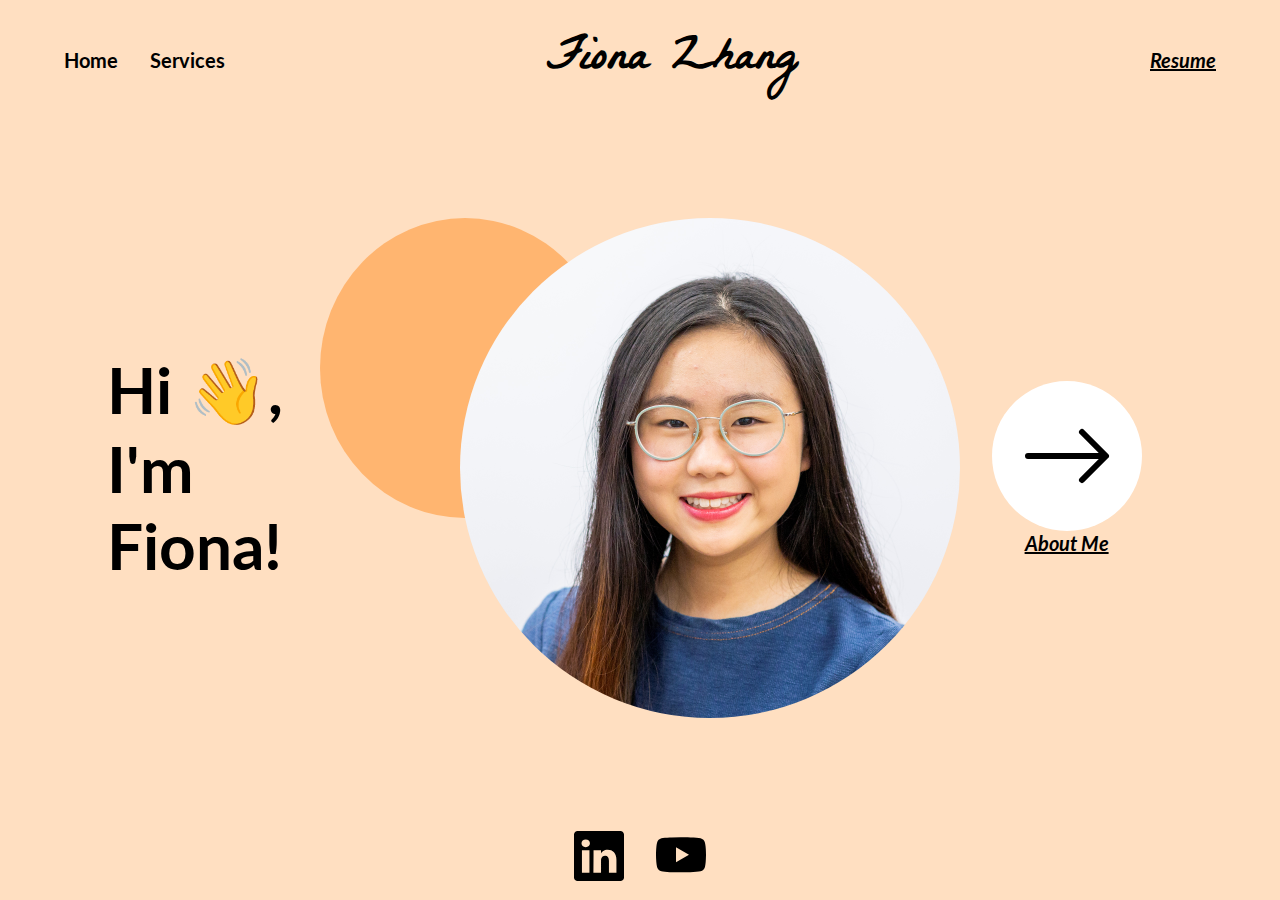
==== about.html @ 858b180e "Added about page" ====
<!DOCTYPE html>
    <head>
        <title>Fiona Zhang</title>
        <!-- <meta name="viewport" content="width=device-width, initial-scale=1.0"> -->
        <link rel="stylesheet" href="css/shared.css"></link>
        <link rel="preconnect" href="https://fonts.googleapis.com">
        <link rel="preconnect" href="https://fonts.gstatic.com" crossorigin>
        <link href="https://fonts.googleapis.com/css2?family=La+Belle+Aurore&family=Lato:ital,wght@0,400;0,700;0,900;1,400;1,700;1,900&display=swap" rel="stylesheet">
    </head>
    <body>
        <div class="container">

            <div class="header">
                <ul class="nav_bar nav_bar_left">
                    <li class="nav_link_left nav_link">
                        <a href="index.html">Home</a>
                    </li>
                    <li class="nav_link_left nav_link">
                        <a href="#">Services</a>
                    </li>
                </ul>

                <a href="index.html" id="nav_logo"><span>Fiona Zhang</span></a>
                <ul>
                    <li class="nav_bar nav_bar_right">
                        <a href="#" class="nav_link_prom nav_link_right nav_link">Resume</a>
                    </li>
                </ul>

                <div class="hamburger">
                    <span class="bar"></span>
                    <span class="bar"></span>
                    <span class="bar"></span>
                </div>
            </div>


            <div class="main_content">
                <div class="col-1">

                </div>

                <div class="col-2">                       
                    <h1 id="main_text">Hi 👋, <br>I'm <br>Fiona!</h1>
                </div>
                

                <div class="col-6 portrait_highlight">
                    <div class="circle highlight_circle" ></div>
                    <img src="media/Professional_Portrait_Fiona.jpg" class="circle portrait"></img>
                </div>
                
                <div class="col-2">
                    <a href="#">
                        <div class="about_me">
                            <div class="circle arrow_circle">
                                <img src="media/arrow-right.svg" class="arrow"></img>
                            </div>
                            <a href="#" class="nav_link_prom nav_link">About Me</a>
                        </div>
                    </a>
                    
                </div>

                <div class="col-1">

                </div>

                
            </div>

            <div class="socials_nav_bar">
                <a href="https://www.linkedin.com/in/fionayxzhang/" target="_blank"><img src="media/linkedin.svg" class="socials"></img></a>
                <a href="https://www.youtube.com/channel/UCcE5gtZ2_ksaqj0AqnD7_0A" target="_blank"><img src="media/youtube.svg" class="socials"></img></a>
            </div>


        </div>
    </body>
</html>
---- css/shared.css ----
* {
  margin: 0;
  padding: 0;
  -webkit-box-sizing: border-box;
          box-sizing: border-box;
}

body {
  margin: 0;
  font-family: "Lato", sans-serif;
  color: black;
}

a {
  text-decoration: none;
  color: black;
  font-weight: bold;
}

li {
  list-style: none;
}

.container {
  background-color: #FFDFC1;
  height: 100vh;
  width: 100%;
  display: -webkit-box;
  display: -ms-flexbox;
  display: flex;
  -webkit-box-orient: vertical;
  -webkit-box-direction: normal;
      -ms-flex-direction: column;
          flex-direction: column;
  -webkit-box-pack: justify;
      -ms-flex-pack: justify;
          justify-content: space-between;
}

.header {
  display: -webkit-box;
  display: -ms-flexbox;
  display: flex;
  -webkit-box-pack: justify;
      -ms-flex-pack: justify;
          justify-content: space-between;
  -webkit-box-align: center;
      -ms-flex-align: center;
          align-items: center;
}

.nav_bar {
  display: -webkit-box;
  display: -ms-flexbox;
  display: flex;
  -webkit-box-pack: justify;
      -ms-flex-pack: justify;
          justify-content: space-between;
  -webkit-box-align: center;
      -ms-flex-align: center;
          align-items: center;
  padding: 3em 4em;
}

.nav_link {
  font-size: 20px;
}

.nav_link_prom {
  text-decoration: underline;
  font-style: italic;
}

.nav_link_left {
  margin-right: 2rem;
}

.nav_link_right {
  margin-left: 4rem;
}

.socials_nav_bar {
  display: -webkit-box;
  display: -ms-flexbox;
  display: flex;
  -webkit-box-pack: center;
      -ms-flex-pack: center;
          justify-content: center;
  -webkit-box-align: center;
      -ms-flex-align: center;
          align-items: center;
}

.socials {
  width: 50px;
  margin: 1rem;
}

.main_content {
  display: -webkit-box;
  display: -ms-flexbox;
  display: flex;
  -webkit-box-pack: center;
      -ms-flex-pack: center;
          justify-content: center;
  -webkit-box-align: center;
      -ms-flex-align: center;
          align-items: center;
}

.circle {
  border-radius: 100%;
}

.portrait_highlight {
  display: -webkit-box;
  display: -ms-flexbox;
  display: flex;
  -webkit-box-pack: center;
      -ms-flex-pack: center;
          justify-content: center;
  -webkit-box-align: start;
      -ms-flex-align: start;
          align-items: flex-start;
}

.portrait {
  width: 500px;
  margin-left: -150px;
}

.highlight_circle {
  height: 300px;
  width: 300px;
  background: #FFB570;
  top: 0px;
}

.about_me {
  display: -webkit-box;
  display: -ms-flexbox;
  display: flex;
  -webkit-box-orient: vertical;
  -webkit-box-direction: normal;
      -ms-flex-direction: column;
          flex-direction: column;
  -webkit-box-align: center;
      -ms-flex-align: center;
          align-items: center;
}

.arrow_circle {
  background: white;
  height: 150px;
  width: 150px;
  display: -webkit-box;
  display: -ms-flexbox;
  display: flex;
  -webkit-box-align: center;
      -ms-flex-align: center;
          align-items: center;
  -webkit-box-pack: center;
      -ms-flex-pack: center;
          justify-content: center;
}

.arrow {
  width: 6rem;
}

.hamburger {
  display: none;
}

.bar {
  display: block;
  width: 25px;
  height: 3px;
  margin: 5px auto;
  -webkit-transition: all 0.3s ease-in-out;
  transition: all 0.3s ease-in-out;
  background-color: #101010;
}

#nav_logo {
  font-family: "La Belle Aurore", cursive;
  font-size: 48px;
}

#main_text {
  font-size: 64px;
}

/* Grid View CSS */
.col-1 {
  width: 8.33%;
}

.col-2 {
  width: 16.66%;
}

.col-3 {
  width: 25%;
}

.col-4 {
  width: 33.33%;
}

.col-5 {
  width: 41.66%;
}

.col-6 {
  width: 50%;
}

.col-7 {
  width: 58.33%;
}

.col-8 {
  width: 66.66%;
}

.col-9 {
  width: 75%;
}

.col-10 {
  width: 83.33%;
}

.col-11 {
  width: 91.66%;
}

.col-12 {
  width: 100%;
}
/*# sourceMappingURL=shared.css.map */
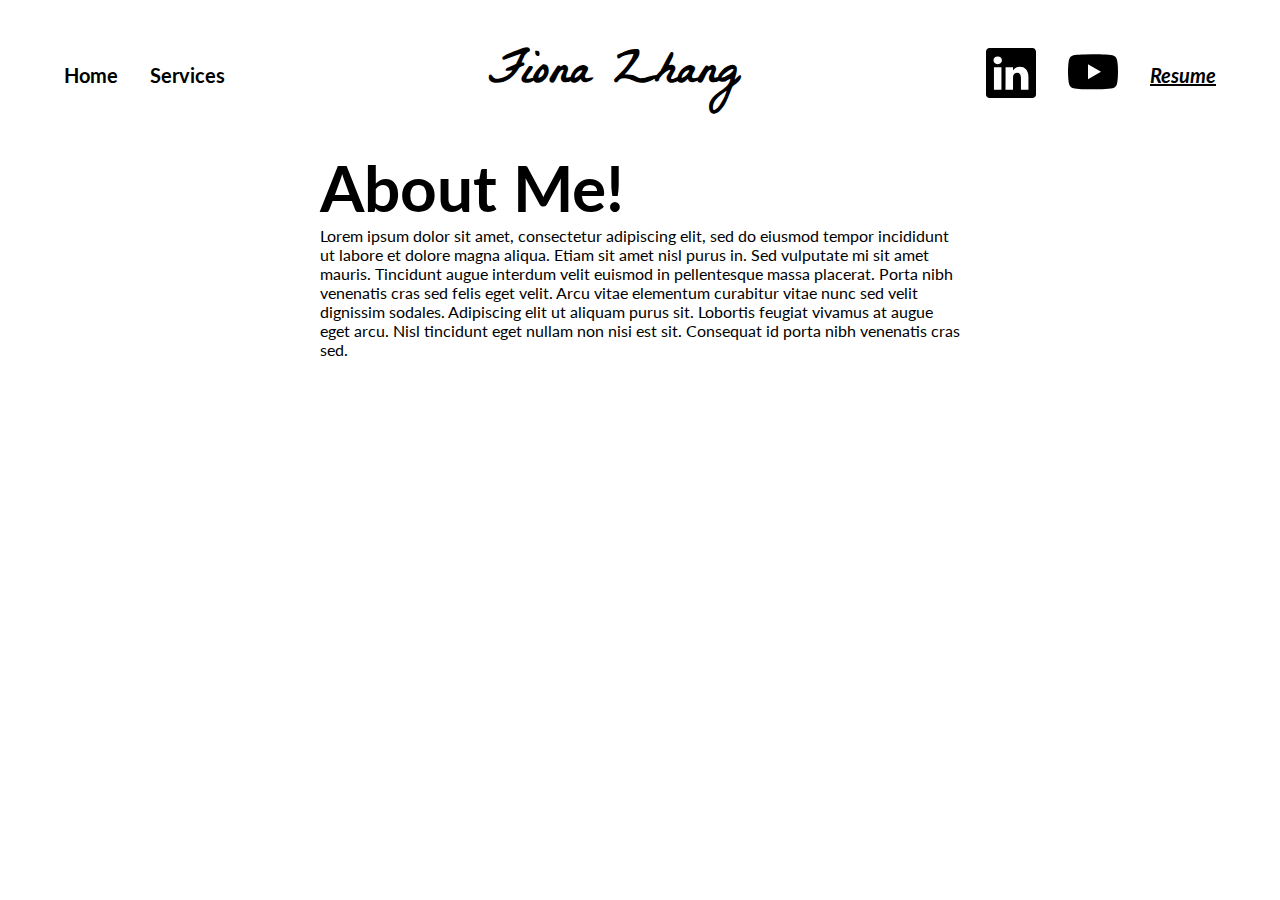
==== commit 81021da9: "Added template html and css to about.html" ====
--- a/about.html
+++ b/about.html
@@ -3,12 +3,14 @@
         <title>Fiona Zhang</title>
         <!-- <meta name="viewport" content="width=device-width, initial-scale=1.0"> -->
         <link rel="stylesheet" href="css/shared.css"></link>
+        <link rel="stylesheet" href="css/about.css"></head>
         <link rel="preconnect" href="https://fonts.googleapis.com">
         <link rel="preconnect" href="https://fonts.gstatic.com" crossorigin>
         <link href="https://fonts.googleapis.com/css2?family=La+Belle+Aurore&family=Lato:ital,wght@0,400;0,700;0,900;1,400;1,700;1,900&display=swap" rel="stylesheet">
+        
     </head>
     <body>
-        <div class="container">
+        <div class="container_about">
 
             <div class="header">
                 <ul class="nav_bar nav_bar_left">
@@ -21,8 +23,12 @@
                 </ul>
 
                 <a href="index.html" id="nav_logo"><span>Fiona Zhang</span></a>
-                <ul>
+                <ul class="nav_bar_right_socials">
                     <li class="nav_bar nav_bar_right">
+                        <div class="socials_nav_bar">
+                            <a href="https://www.linkedin.com/in/fionayxzhang/" target="_blank"><img src="media/linkedin.svg" class="socials"></img></a>
+                            <a href="https://www.youtube.com/channel/UCcE5gtZ2_ksaqj0AqnD7_0A" target="_blank"><img src="media/youtube.svg" class="socials"></img></a>
+                        </div>
                         <a href="#" class="nav_link_prom nav_link_right nav_link">Resume</a>
                     </li>
                 </ul>
@@ -36,43 +42,12 @@
 
 
             <div class="main_content">
-                <div class="col-1">
-
+                <div class="col-6">
+                    <h1 class="heading_text">About Me!</h1>
+                    <p>Lorem ipsum dolor sit amet, consectetur adipiscing elit, sed do eiusmod tempor incididunt ut labore et dolore magna aliqua. Etiam sit amet nisl purus in. Sed vulputate mi sit amet mauris. Tincidunt augue interdum velit euismod in pellentesque massa placerat. Porta nibh venenatis cras sed felis eget velit. Arcu vitae elementum curabitur vitae nunc sed velit dignissim sodales. Adipiscing elit ut aliquam purus sit. Lobortis feugiat vivamus at augue eget arcu. Nisl tincidunt eget nullam non nisi est sit. Consequat id porta nibh venenatis cras sed.</p>
                 </div>
-
-                <div class="col-2">                       
-                    <h1 id="main_text">Hi 👋, <br>I'm <br>Fiona!</h1>
-                </div>
-                
-
-                <div class="col-6 portrait_highlight">
-                    <div class="circle highlight_circle" ></div>
-                    <img src="media/Professional_Portrait_Fiona.jpg" class="circle portrait"></img>
-                </div>
-                
-                <div class="col-2">
-                    <a href="#">
-                        <div class="about_me">
-                            <div class="circle arrow_circle">
-                                <img src="media/arrow-right.svg" class="arrow"></img>
-                            </div>
-                            <a href="#" class="nav_link_prom nav_link">About Me</a>
-                        </div>
-                    </a>
-                    
-                </div>
-
-                <div class="col-1">
-
-                </div>
-
-                
             </div>
 
-            <div class="socials_nav_bar">
-                <a href="https://www.linkedin.com/in/fionayxzhang/" target="_blank"><img src="media/linkedin.svg" class="socials"></img></a>
-                <a href="https://www.youtube.com/channel/UCcE5gtZ2_ksaqj0AqnD7_0A" target="_blank"><img src="media/youtube.svg" class="socials"></img></a>
-            </div>
 
 
         </div>
--- a/css/shared.css
+++ b/css/shared.css
@@ -59,7 +59,7 @@
   -webkit-box-align: center;
       -ms-flex-align: center;
           align-items: center;
-  padding: 3em 4em;
+  padding: 2em 4em;
 }
 
 .nav_link {
@@ -76,7 +76,7 @@
 }
 
 .nav_link_right {
-  margin-left: 4rem;
+  margin-left: 1rem;
 }
 
 .socials_nav_bar {
@@ -94,6 +94,18 @@
 .socials {
   width: 50px;
   margin: 1rem;
+}
+
+.footer {
+  display: -webkit-box;
+  display: -ms-flexbox;
+  display: flex;
+  -webkit-box-pack: center;
+      -ms-flex-pack: center;
+          justify-content: center;
+  -webkit-box-align: center;
+      -ms-flex-align: center;
+          align-items: center;
 }
 
 .main_content {
@@ -162,10 +174,21 @@
   -webkit-box-pack: center;
       -ms-flex-pack: center;
           justify-content: center;
+  -webkit-transition: 250ms;
+  transition: 250ms;
+}
+
+.arrow_circle:hover {
+  -webkit-transform: translateY(-10px);
+          transform: translateY(-10px);
 }
 
 .arrow {
   width: 6rem;
+}
+
+.heading_text {
+  font-size: 64px;
 }
 
 .hamburger {
@@ -187,10 +210,6 @@
   font-size: 48px;
 }
 
-#main_text {
-  font-size: 64px;
-}
-
 /* Grid View CSS */
 .col-1 {
   width: 8.33%;
--- a/css/about.css
+++ b/css/about.css
@@ -0,0 +1,6 @@
+.container {
+  background-color: #FFDFC1;
+  height: auto;
+  width: 100%;
+}
+/*# sourceMappingURL=about.css.map */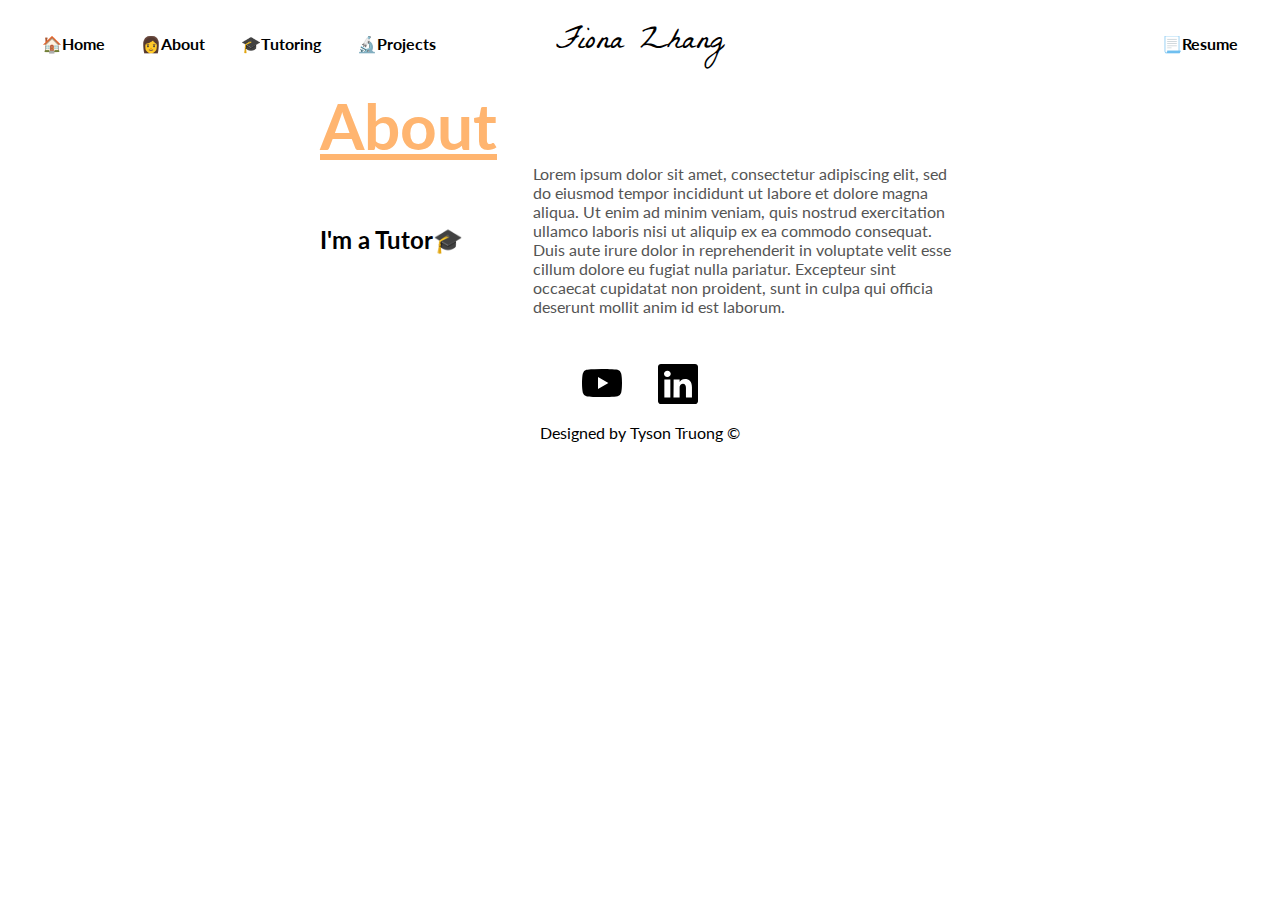
==== commit 2d6b73a5: "Added new pages, separated shared.css into page specific css and universal formatting, wrote base ht" ====
--- a/about.html
+++ b/about.html
@@ -1,55 +1,83 @@
 <!DOCTYPE html>
     <head>
         <title>Fiona Zhang</title>
-        <!-- <meta name="viewport" content="width=device-width, initial-scale=1.0"> -->
-        <link rel="stylesheet" href="css/shared.css"></link>
-        <link rel="stylesheet" href="css/about.css"></head>
+        <meta charset="UTF-8"></meta>
+        <meta name="viewport" content="width=device-width, initial-scale=1.0">
+        <link rel="stylesheet" href="css/shared.css">
+        <link rel="stylesheet" href="css/about.css">
         <link rel="preconnect" href="https://fonts.googleapis.com">
         <link rel="preconnect" href="https://fonts.gstatic.com" crossorigin>
         <link href="https://fonts.googleapis.com/css2?family=La+Belle+Aurore&family=Lato:ital,wght@0,400;0,700;0,900;1,400;1,700;1,900&display=swap" rel="stylesheet">
-        
     </head>
     <body>
-        <div class="container_about">
-
-            <div class="header">
-                <ul class="nav_bar nav_bar_left">
-                    <li class="nav_link_left nav_link">
-                        <a href="index.html">Home</a>
-                    </li>
-                    <li class="nav_link_left nav_link">
-                        <a href="#">Services</a>
-                    </li>
-                </ul>
+        <div class="container">
+            <div class="header col-12">
+                <!-- On mobile, nav-right and nav-left will have display: none with flex-start. ON desktop, will have display:inline with space-between -->
+                <div class="nav-left"> 
+                    <a href="#"><span class="emoji">🏠</span><span class="nav-link">Home</span></a>
+                    <a href="#"><span class="emoji">👩</span><span class="nav-link">About</span></a>
+                    <a href="#"><span class="emoji">🎓</span><span class="nav-link">Tutoring</span></a>
+                    <a href="#"><span class="emoji">🔬</span><span class="nav-link">Projects</span></a>
+                </div>
+                
+                <div class="hamburger" onclick="toggleMenu()">
+                    <img src="media/list.svg" class="menu-button"></img>
+                </div>
 
                 <a href="index.html" id="nav_logo"><span>Fiona Zhang</span></a>
-                <ul class="nav_bar_right_socials">
-                    <li class="nav_bar nav_bar_right">
-                        <div class="socials_nav_bar">
-                            <a href="https://www.linkedin.com/in/fionayxzhang/" target="_blank"><img src="media/linkedin.svg" class="socials"></img></a>
-                            <a href="https://www.youtube.com/channel/UCcE5gtZ2_ksaqj0AqnD7_0A" target="_blank"><img src="media/youtube.svg" class="socials"></img></a>
-                        </div>
-                        <a href="#" class="nav_link_prom nav_link_right nav_link">Resume</a>
-                    </li>
-                </ul>
 
-                <div class="hamburger">
-                    <span class="bar"></span>
-                    <span class="bar"></span>
-                    <span class="bar"></span>
+                <div class="nav-right">
+                    <a href="#"><span class="emoji">📃</span><span class="nav-link">Resume</span></a>
                 </div>
             </div>
 
 
-            <div class="main_content">
-                <div class="col-6">
-                    <h1 class="heading_text">About Me!</h1>
-                    <p>Lorem ipsum dolor sit amet, consectetur adipiscing elit, sed do eiusmod tempor incididunt ut labore et dolore magna aliqua. Etiam sit amet nisl purus in. Sed vulputate mi sit amet mauris. Tincidunt augue interdum velit euismod in pellentesque massa placerat. Porta nibh venenatis cras sed felis eget velit. Arcu vitae elementum curabitur vitae nunc sed velit dignissim sodales. Adipiscing elit ut aliquam purus sit. Lobortis feugiat vivamus at augue eget arcu. Nisl tincidunt eget nullam non nisi est sit. Consequat id porta nibh venenatis cras sed.</p>
+            <div class="content">
+                <div class="heading-container col-12">
+                    <h1><span style="text-decoration-line:underline;">About</span></h1>
                 </div>
+                <div class="role-container col-4">
+                    <h2>
+                        I'm a <span class="role">Tutor<span class="emoji">🎓</span></span>
+                    </h2>
+
+                </div>
+                <div class="about-text-container col-8">
+                    <p>
+                        Lorem ipsum dolor sit amet, consectetur adipiscing elit, sed do eiusmod tempor incididunt ut labore et dolore magna aliqua. Ut enim ad minim veniam, quis nostrud exercitation ullamco laboris nisi ut aliquip ex ea commodo consequat. Duis aute irure dolor in reprehenderit in voluptate velit esse cillum dolore eu fugiat nulla pariatur. Excepteur sint occaecat cupidatat non proident, sunt in culpa qui officia deserunt mollit anim id est laborum.
+                    </p>
+                </div>
+                
+            </div>
+
+            <div class="footer col-12" >
+                <ul class="footer-socials">                    
+                    <a href="https://www.youtube.com/channel/UCcE5gtZ2_ksaqj0AqnD7_0A" target="_blank"><img src="media/youtube.svg" class="socials"></img></a>
+                    <a href="https://www.linkedin.com/in/fionayxzhang/" target="_blank"><img src="media/linkedin.svg" class="socials"></img></a>
+                </ul>
+                <span>Designed by Tyson Truong ©</span>
             </div>
 
 
+        </div>
 
+        <div class="menu fade-in">
+            <div class="header">
+                <div class="cross" onclick="toggleMenu()">
+                    <img src="media/x.svg" class="menu-button"></img>
+                </div>
+            </div>
+            <div class="col-12 menu-list-container">
+                <ul class="menu-list">
+                    <li><a href="index.html" onclick="toggleMenu()"><span class="emoji">🏠</span><span class="nav-link">Home</span></a></li>
+                    <li><a href="about.html"><span class="emoji">👩</span><span class="nav-link">About</span></a></li>
+                    <li><a href="tutor.html"><span class="emoji">🎓</span><span class="nav-link">Tutoring</span></a></li>
+                    <li><a href="projects.html"><span class="emoji">🔬</span><span class="nav-link">Projects</span></a></li>
+                </ul>
+            </div>
+            
         </div>
+
+    <script src="js/menu.js"></script>
     </body>
 </html>--- a/css/shared.css
+++ b/css/shared.css
@@ -1,3 +1,4 @@
+/*Full page CSS*/
 * {
   margin: 0;
   padding: 0;
@@ -23,8 +24,37 @@
 
 .container {
   background-color: #FFDFC1;
-  height: 100vh;
+  /* Set up proportionate scaling */
   width: 100%;
+  height: 100%;
+  /* Set up positioning */
+  position: fixed;
+  top: 0;
+  left: 0;
+  overflow-y: scroll;
+  overflow-x: hidden;
+}
+
+/* General */
+.emoji {
+  font-weight: normal;
+}
+
+/*Menu*/
+.menu {
+  display: none;
+  position: fixed;
+  background-color: white;
+  width: 100%;
+  height: 100%;
+  top: 0rem;
+}
+
+.menu a:hover {
+  text-decoration: underline;
+}
+
+.menu.active {
   display: -webkit-box;
   display: -ms-flexbox;
   display: flex;
@@ -32,123 +62,13 @@
   -webkit-box-direction: normal;
       -ms-flex-direction: column;
           flex-direction: column;
-  -webkit-box-pack: justify;
-      -ms-flex-pack: justify;
-          justify-content: space-between;
-}
-
-.header {
-  display: -webkit-box;
-  display: -ms-flexbox;
-  display: flex;
-  -webkit-box-pack: justify;
-      -ms-flex-pack: justify;
-          justify-content: space-between;
-  -webkit-box-align: center;
-      -ms-flex-align: center;
-          align-items: center;
-}
-
-.nav_bar {
-  display: -webkit-box;
-  display: -ms-flexbox;
-  display: flex;
-  -webkit-box-pack: justify;
-      -ms-flex-pack: justify;
-          justify-content: space-between;
-  -webkit-box-align: center;
-      -ms-flex-align: center;
-          align-items: center;
-  padding: 2em 4em;
-}
-
-.nav_link {
-  font-size: 20px;
-}
-
-.nav_link_prom {
-  text-decoration: underline;
-  font-style: italic;
-}
-
-.nav_link_left {
-  margin-right: 2rem;
-}
-
-.nav_link_right {
-  margin-left: 1rem;
-}
-
-.socials_nav_bar {
-  display: -webkit-box;
-  display: -ms-flexbox;
-  display: flex;
-  -webkit-box-pack: center;
-      -ms-flex-pack: center;
-          justify-content: center;
-  -webkit-box-align: center;
-      -ms-flex-align: center;
-          align-items: center;
-}
-
-.socials {
-  width: 50px;
-  margin: 1rem;
-}
-
-.footer {
-  display: -webkit-box;
-  display: -ms-flexbox;
-  display: flex;
-  -webkit-box-pack: center;
-      -ms-flex-pack: center;
-          justify-content: center;
-  -webkit-box-align: center;
-      -ms-flex-align: center;
-          align-items: center;
-}
-
-.main_content {
-  display: -webkit-box;
-  display: -ms-flexbox;
-  display: flex;
-  -webkit-box-pack: center;
-      -ms-flex-pack: center;
-          justify-content: center;
-  -webkit-box-align: center;
-      -ms-flex-align: center;
-          align-items: center;
-}
-
-.circle {
-  border-radius: 100%;
-}
-
-.portrait_highlight {
-  display: -webkit-box;
-  display: -ms-flexbox;
-  display: flex;
-  -webkit-box-pack: center;
-      -ms-flex-pack: center;
-          justify-content: center;
-  -webkit-box-align: start;
-      -ms-flex-align: start;
-          align-items: flex-start;
-}
-
-.portrait {
-  width: 500px;
-  margin-left: -150px;
-}
-
-.highlight_circle {
-  height: 300px;
-  width: 300px;
-  background: #FFB570;
-  top: 0px;
-}
-
-.about_me {
+}
+
+.menu-list-container {
+  margin-top: 20vh;
+}
+
+.menu-list {
   display: -webkit-box;
   display: -ms-flexbox;
   display: flex;
@@ -161,38 +81,56 @@
           align-items: center;
 }
 
-.arrow_circle {
-  background: white;
-  height: 150px;
-  width: 150px;
-  display: -webkit-box;
-  display: -ms-flexbox;
-  display: flex;
-  -webkit-box-align: center;
-      -ms-flex-align: center;
-          align-items: center;
-  -webkit-box-pack: center;
-      -ms-flex-pack: center;
-          justify-content: center;
-  -webkit-transition: 250ms;
-  transition: 250ms;
-}
-
-.arrow_circle:hover {
-  -webkit-transform: translateY(-10px);
-          transform: translateY(-10px);
-}
-
-.arrow {
-  width: 6rem;
-}
-
-.heading_text {
-  font-size: 64px;
+.menu-list li {
+  font-size: 2rem;
+  margin: 1rem;
+}
+
+/*Header CSS*/
+.header {
+  display: -webkit-box;
+  display: -ms-flexbox;
+  display: flex;
+  -webkit-box-pack: start;
+      -ms-flex-pack: start;
+          justify-content: flex-start;
+  -webkit-box-align: center;
+      -ms-flex-align: center;
+          align-items: center;
+  padding: 1.1rem;
+}
+
+.nav-left {
+  display: none;
+  -webkit-box-align: center;
+      -ms-flex-align: center;
+          align-items: center;
+  margin: 1rem 1.5rem;
+}
+
+.nav-right {
+  display: none;
+  margin: 1rem 1.5rem;
+}
+
+#nav_logo {
+  font-family: "La Belle Aurore", cursive, "Lato", sans-serif;
+  font-size: 2rem;
+  -webkit-transform: translateY(0.25rem);
+          transform: translateY(0.25rem);
+  font-weight: normal;
+}
+
+.menu-button {
+  width: 3rem;
+  cursor: pointer;
+  border-radius: 50%;
+  margin-right: 0.5rem;
 }
 
 .hamburger {
-  display: none;
+  display: block;
+  cursor: pointer;
 }
 
 .bar {
@@ -205,57 +143,131 @@
   background-color: #101010;
 }
 
-#nav_logo {
-  font-family: "La Belle Aurore", cursive;
-  font-size: 48px;
+/*Footer CSS*/
+.footer {
+  display: -webkit-box;
+  display: -ms-flexbox;
+  display: flex;
+  -webkit-box-orient: vertical;
+  -webkit-box-direction: normal;
+      -ms-flex-direction: column;
+          flex-direction: column;
+  -webkit-box-align: center;
+      -ms-flex-align: center;
+          align-items: center;
+  -webkit-box-pack: center;
+      -ms-flex-pack: center;
+          justify-content: center;
+  margin: 2rem 0rem;
+}
+
+.socials {
+  width: 2.5rem;
+  margin: 1rem;
 }
 
 /* Grid View CSS */
-.col-1 {
-  width: 8.33%;
-}
-
-.col-2 {
-  width: 16.66%;
-}
-
-.col-3 {
-  width: 25%;
-}
-
-.col-4 {
-  width: 33.33%;
-}
-
-.col-5 {
-  width: 41.66%;
-}
-
-.col-6 {
-  width: 50%;
-}
-
-.col-7 {
-  width: 58.33%;
-}
-
-.col-8 {
-  width: 66.66%;
-}
-
-.col-9 {
-  width: 75%;
-}
-
-.col-10 {
-  width: 83.33%;
-}
-
-.col-11 {
-  width: 91.66%;
-}
-
-.col-12 {
+/* For mobile phones: */
+[class*="col-"] {
   width: 100%;
 }
+
+@media screen and (min-width: 769px) {
+  /* For desktop: */
+  .col-1 {
+    width: 8.33%;
+  }
+  .col-2 {
+    width: 16.66%;
+  }
+  .col-3 {
+    width: 25%;
+  }
+  .col-4 {
+    width: 33.33%;
+  }
+  .col-5 {
+    width: 41.66%;
+  }
+  .col-6 {
+    width: 50%;
+  }
+  .col-7 {
+    width: 58.33%;
+  }
+  .col-8 {
+    width: 66.66%;
+  }
+  .col-9 {
+    width: 75%;
+  }
+  .col-10 {
+    width: 83.33%;
+  }
+  .col-11 {
+    width: 91.66%;
+  }
+  .col-12 {
+    width: 100%;
+  }
+  /* Whole page */
+  .container {
+    display: -webkit-box;
+    display: -ms-flexbox;
+    display: flex;
+    -webkit-box-orient: vertical;
+    -webkit-box-direction: normal;
+        -ms-flex-direction: column;
+            flex-direction: column;
+    -webkit-box-pack: justify;
+        -ms-flex-pack: justify;
+            justify-content: space-between;
+  }
+  .content {
+    display: -webkit-box;
+    display: -ms-flexbox;
+    display: flex;
+    -webkit-box-orient: horizontal;
+    -webkit-box-direction: normal;
+        -ms-flex-direction: row;
+            flex-direction: row;
+    -webkit-box-pack: center;
+        -ms-flex-pack: center;
+            justify-content: center;
+    -webkit-box-align: center;
+        -ms-flex-align: center;
+            align-items: center;
+    margin: 0rem 1rem;
+  }
+  /*Header*/
+  .hamburger {
+    display: None;
+  }
+  .header {
+    -webkit-box-pack: justify;
+        -ms-flex-pack: justify;
+            justify-content: space-between;
+  }
+  .nav-left {
+    display: inline;
+  }
+  .nav-left a {
+    margin-right: 2rem;
+  }
+  .nav-left a:hover .nav-link {
+    text-decoration: underline;
+  }
+  .nav-right {
+    display: inline;
+  }
+  .nav-right a:hover .nav-link {
+    text-decoration: underline;
+  }
+  #nav_logo {
+    position: absolute;
+    left: 50%;
+    -webkit-transform: translateX(-50%);
+            transform: translateX(-50%);
+  }
+}
 /*# sourceMappingURL=shared.css.map */--- a/css/about.css
+++ b/css/about.css
@@ -1,6 +1,45 @@
+hr {
+  border: none;
+  color: #545454;
+  background-color: #545454;
+  height: 1px;
+}
+
+h1 {
+  color: #FFB570;
+  font-size: 4rem;
+}
+
+p {
+  color: #545454;
+}
+
 .container {
-  background-color: #FFDFC1;
-  height: auto;
-  width: 100%;
+  -webkit-box-pack: start;
+      -ms-flex-pack: start;
+          justify-content: flex-start;
+  background-color: white;
+}
+
+.content {
+  margin: 0 25%;
+  -ms-flex-wrap: wrap;
+      flex-wrap: wrap;
+}
+
+.heading-container {
+  display: -webkit-box;
+  display: -ms-flexbox;
+  display: flex;
+  -webkit-box-pack: start;
+      -ms-flex-pack: start;
+          justify-content: flex-start;
+  -webkit-box-align: center;
+      -ms-flex-align: center;
+          align-items: center;
+}
+
+.heading-container h1 {
+  margin-right: 2rem;
 }
 /*# sourceMappingURL=about.css.map */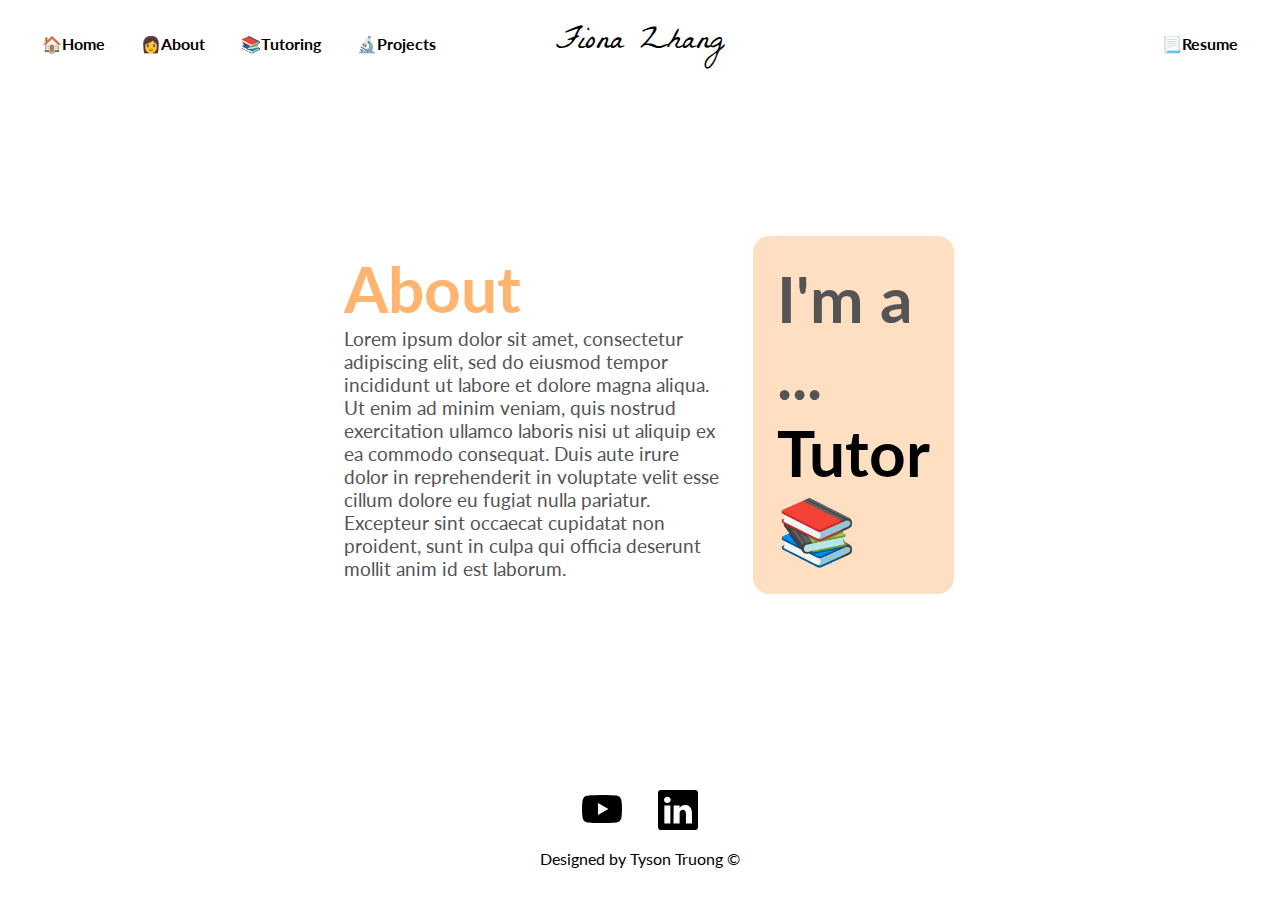
==== commit 6fb9adb5: "Readjusted styles for about page, added mobile styles" ====
--- a/about.html
+++ b/about.html
@@ -7,7 +7,7 @@
         <link rel="stylesheet" href="css/about.css">
         <link rel="preconnect" href="https://fonts.googleapis.com">
         <link rel="preconnect" href="https://fonts.gstatic.com" crossorigin>
-        <link href="https://fonts.googleapis.com/css2?family=La+Belle+Aurore&family=Lato:ital,wght@0,400;0,700;0,900;1,400;1,700;1,900&display=swap" rel="stylesheet">
+        <link href="https://fonts.googleapis.com/css2?family=La+Belle+Aurore&family=Lato:ital,wght@0,400;0,700;0,900;1,400;1,700;1,900&family=Caveat&display=swap" rel="stylesheet">
     </head>
     <body>
         <div class="container">
@@ -16,7 +16,7 @@
                 <div class="nav-left"> 
                     <a href="#"><span class="emoji">🏠</span><span class="nav-link">Home</span></a>
                     <a href="#"><span class="emoji">👩</span><span class="nav-link">About</span></a>
-                    <a href="#"><span class="emoji">🎓</span><span class="nav-link">Tutoring</span></a>
+                    <a href="#"><span class="emoji">📚</span><span class="nav-link">Tutoring</span></a>
                     <a href="#"><span class="emoji">🔬</span><span class="nav-link">Projects</span></a>
                 </div>
                 
@@ -33,21 +33,28 @@
 
 
             <div class="content">
-                <div class="heading-container col-12">
+                <!-- <div class="heading-container col-12">
                     <h1><span style="text-decoration-line:underline;">About</span></h1>
-                </div>
-                <div class="role-container col-4">
-                    <h2>
-                        I'm a <span class="role">Tutor<span class="emoji">🎓</span></span>
-                    </h2>
-
-                </div>
+                </div> -->
+                
                 <div class="about-text-container col-8">
+                    <h1>
+                        About
+                    </h1>
                     <p>
                         Lorem ipsum dolor sit amet, consectetur adipiscing elit, sed do eiusmod tempor incididunt ut labore et dolore magna aliqua. Ut enim ad minim veniam, quis nostrud exercitation ullamco laboris nisi ut aliquip ex ea commodo consequat. Duis aute irure dolor in reprehenderit in voluptate velit esse cillum dolore eu fugiat nulla pariatur. Excepteur sint occaecat cupidatat non proident, sunt in culpa qui officia deserunt mollit anim id est laborum.
                     </p>
                 </div>
-                
+                <div class="role-container col-4">
+                    <div class="role-fun-container" onclick="cycleRole()">
+                        <h2>
+                            I'm a ...<br><span class="role" id="role-span">Tutor</span><span class="emoji" id="role-emoji">📚</span>
+                        </h2>
+                        <div style="display: flex; justify-content: center;">
+                            <p>(click me)</p>
+                        </div>
+                    </div>
+                </div>
             </div>
 
             <div class="footer col-12" >
--- a/css/about.css
+++ b/css/about.css
@@ -10,36 +10,115 @@
   font-size: 4rem;
 }
 
+h2 {
+  color: #545454;
+  font-size: 4rem;
+}
+
 p {
   color: #545454;
+  font-size: 1.2rem;
 }
 
 .container {
-  -webkit-box-pack: start;
-      -ms-flex-pack: start;
-          justify-content: flex-start;
+  -webkit-box-pack: justify;
+      -ms-flex-pack: justify;
+          justify-content: space-between;
   background-color: white;
 }
 
-.content {
-  margin: 0 25%;
-  -ms-flex-wrap: wrap;
-      flex-wrap: wrap;
-}
-
-.heading-container {
+.role-container {
   display: -webkit-box;
   display: -ms-flexbox;
   display: flex;
-  -webkit-box-pack: start;
-      -ms-flex-pack: start;
-          justify-content: flex-start;
-  -webkit-box-align: center;
-      -ms-flex-align: center;
-          align-items: center;
+  -webkit-box-pack: center;
+      -ms-flex-pack: center;
+          justify-content: center;
+  padding: 1rem;
 }
 
-.heading-container h1 {
-  margin-right: 2rem;
+.role-fun-container {
+  background-color: #FFDFC1;
+  border-radius: 1rem;
+  padding: 1.5rem;
+  width: 100%;
+  cursor: pointer;
+  -webkit-transition-duration: 0.1s;
+          transition-duration: 0.1s;
+}
+
+.role-fun-container p {
+  font-family: "Caveat", cursive;
+}
+
+.role-fun-container div {
+  visibility: hidden;
+}
+
+.role {
+  color: black;
+}
+
+.about-text-container {
+  padding: 0rem 1.5rem;
+}
+
+@media screen and (min-width: 769px) {
+  .container {
+    -webkit-box-pack: justify;
+        -ms-flex-pack: justify;
+            justify-content: space-between;
+    background-color: white;
+  }
+  .content {
+    margin: 0 25%;
+    -ms-flex-wrap: wrap;
+        flex-wrap: wrap;
+  }
+  .heading-container {
+    display: -webkit-box;
+    display: -ms-flexbox;
+    display: flex;
+    -webkit-box-pack: start;
+        -ms-flex-pack: start;
+            justify-content: flex-start;
+    -webkit-box-align: center;
+        -ms-flex-align: center;
+            align-items: center;
+  }
+  .heading-container h1 {
+    margin-right: 2rem;
+  }
+  .role-container {
+    display: -webkit-box;
+    display: -ms-flexbox;
+    display: flex;
+    -webkit-box-pack: center;
+        -ms-flex-pack: center;
+            justify-content: center;
+    padding: 1rem;
+  }
+  .role-fun-container {
+    background-color: #FFDFC1;
+    border-radius: 1rem;
+    padding: 1.5rem;
+    padding-bottom: 0rem;
+    width: -webkit-fit-content;
+    width: -moz-fit-content;
+    width: fit-content;
+    cursor: pointer;
+    -webkit-transition-duration: 0.1s;
+            transition-duration: 0.1s;
+  }
+  .role-fun-container p {
+    visibility: hidden;
+    font-family: "Caveat", cursive;
+  }
+  .role-fun-container:hover {
+    padding-bottom: 1.5rem;
+  }
+  .role-fun-container:hover p {
+    visibility: visible;
+  }
 }
 /*# sourceMappingURL=about.css.map */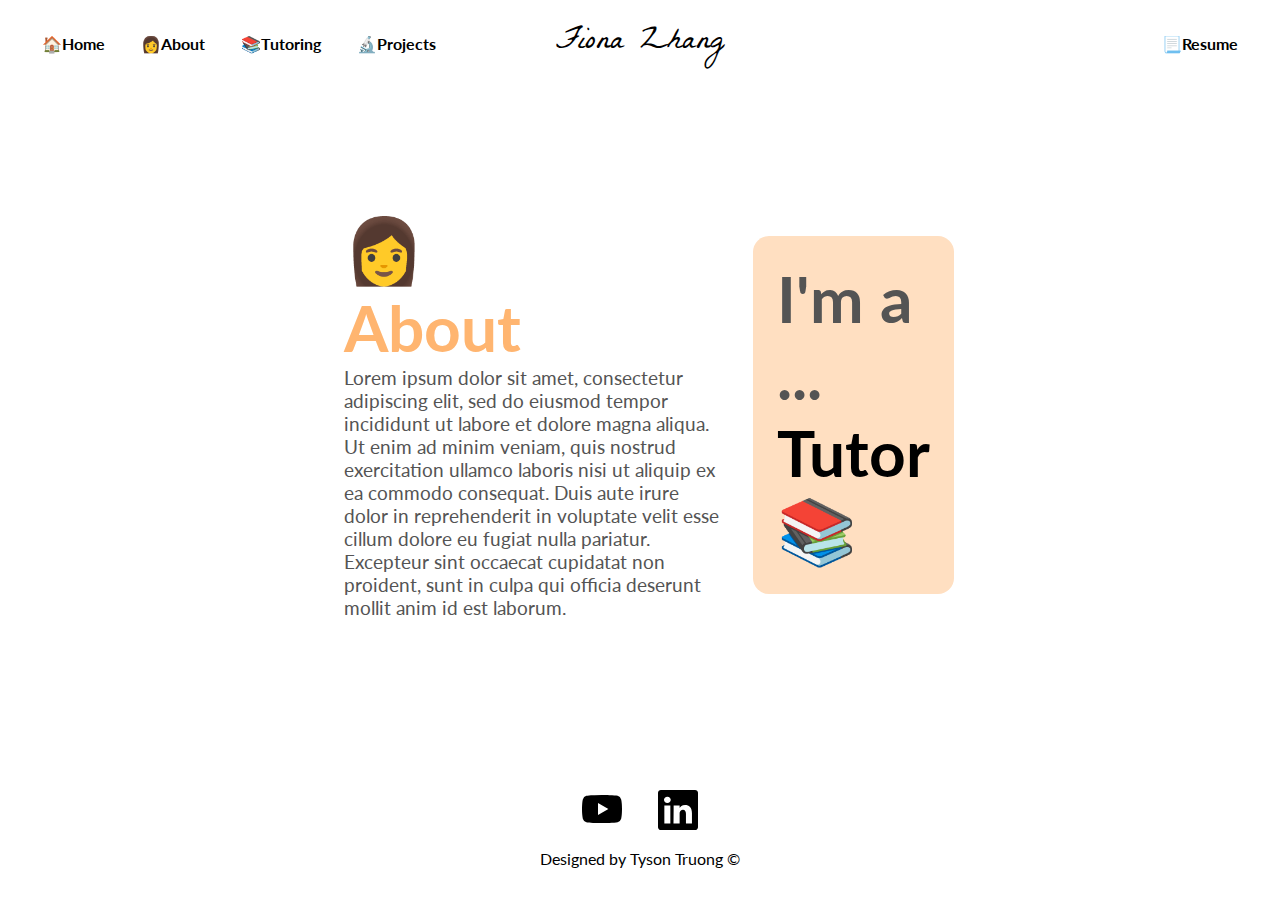
==== commit 1e449a7f: "Prototype styling for about and tutor page" ====
--- a/about.html
+++ b/about.html
@@ -14,10 +14,10 @@
             <div class="header col-12">
                 <!-- On mobile, nav-right and nav-left will have display: none with flex-start. ON desktop, will have display:inline with space-between -->
                 <div class="nav-left"> 
-                    <a href="#"><span class="emoji">🏠</span><span class="nav-link">Home</span></a>
-                    <a href="#"><span class="emoji">👩</span><span class="nav-link">About</span></a>
-                    <a href="#"><span class="emoji">📚</span><span class="nav-link">Tutoring</span></a>
-                    <a href="#"><span class="emoji">🔬</span><span class="nav-link">Projects</span></a>
+                    <a href="index.html"><span class="emoji">🏠</span><span class="nav-link">Home</span></a>
+                    <a href="about.html"><span class="emoji">👩</span><span class="nav-link">About</span></a>
+                    <a href="tutor.html"><span class="emoji">📚</span><span class="nav-link">Tutoring</span></a>
+                    <a href="projects.html"><span class="emoji">🔬</span><span class="nav-link">Projects</span></a>
                 </div>
                 
                 <div class="hamburger" onclick="toggleMenu()">
@@ -39,7 +39,7 @@
                 
                 <div class="about-text-container col-8">
                     <h1>
-                        About
+                        👩<br>About 
                     </h1>
                     <p>
                         Lorem ipsum dolor sit amet, consectetur adipiscing elit, sed do eiusmod tempor incididunt ut labore et dolore magna aliqua. Ut enim ad minim veniam, quis nostrud exercitation ullamco laboris nisi ut aliquip ex ea commodo consequat. Duis aute irure dolor in reprehenderit in voluptate velit esse cillum dolore eu fugiat nulla pariatur. Excepteur sint occaecat cupidatat non proident, sunt in culpa qui officia deserunt mollit anim id est laborum.
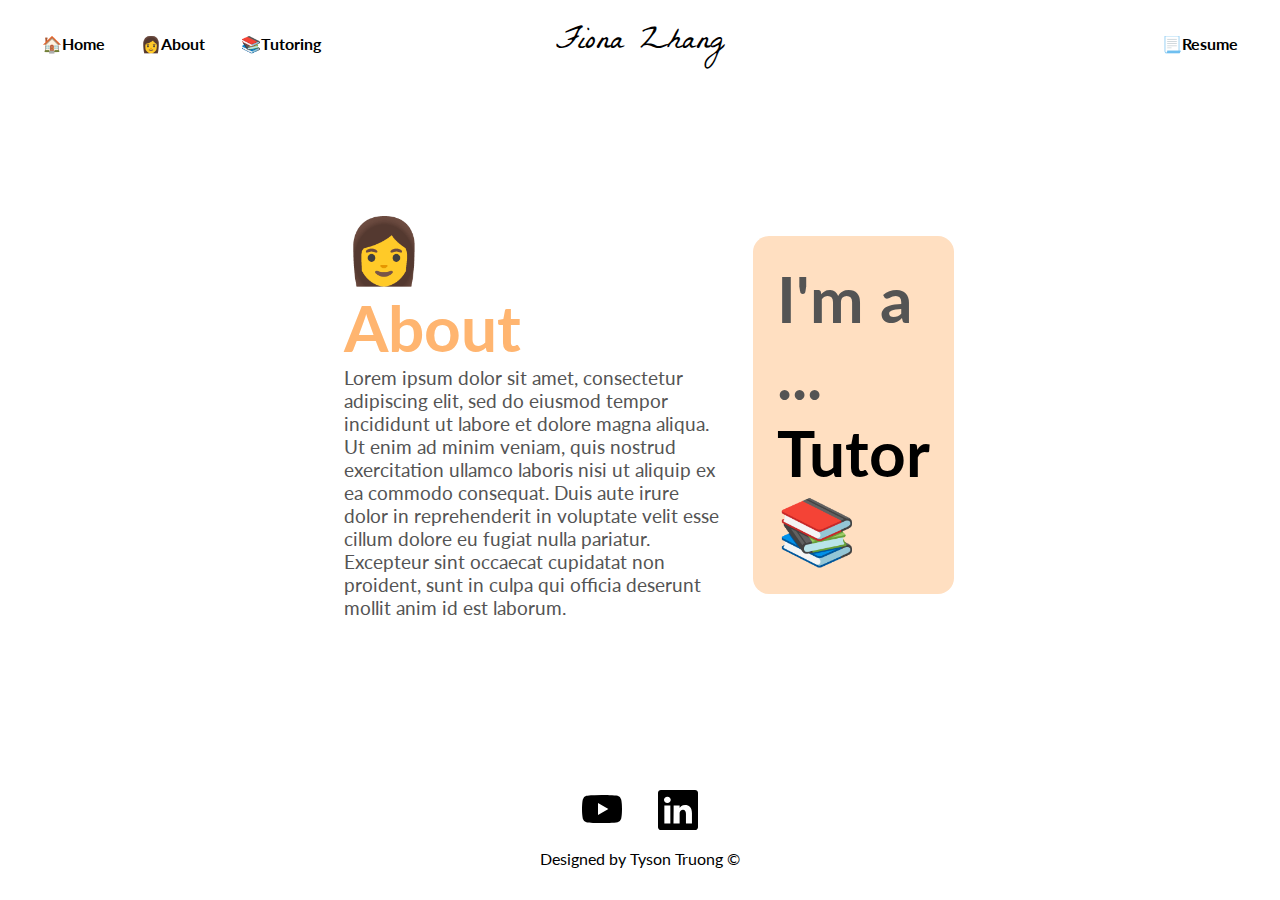
==== commit 5f64a766: "Removed references to project" ====
--- a/about.html
+++ b/about.html
@@ -17,7 +17,6 @@
                     <a href="index.html"><span class="emoji">🏠</span><span class="nav-link">Home</span></a>
                     <a href="about.html"><span class="emoji">👩</span><span class="nav-link">About</span></a>
                     <a href="tutor.html"><span class="emoji">📚</span><span class="nav-link">Tutoring</span></a>
-                    <a href="projects.html"><span class="emoji">🔬</span><span class="nav-link">Projects</span></a>
                 </div>
                 
                 <div class="hamburger" onclick="toggleMenu()">
@@ -79,7 +78,6 @@
                     <li><a href="index.html" onclick="toggleMenu()"><span class="emoji">🏠</span><span class="nav-link">Home</span></a></li>
                     <li><a href="about.html"><span class="emoji">👩</span><span class="nav-link">About</span></a></li>
                     <li><a href="tutor.html"><span class="emoji">🎓</span><span class="nav-link">Tutoring</span></a></li>
-                    <li><a href="projects.html"><span class="emoji">🔬</span><span class="nav-link">Projects</span></a></li>
                 </ul>
             </div>
             
